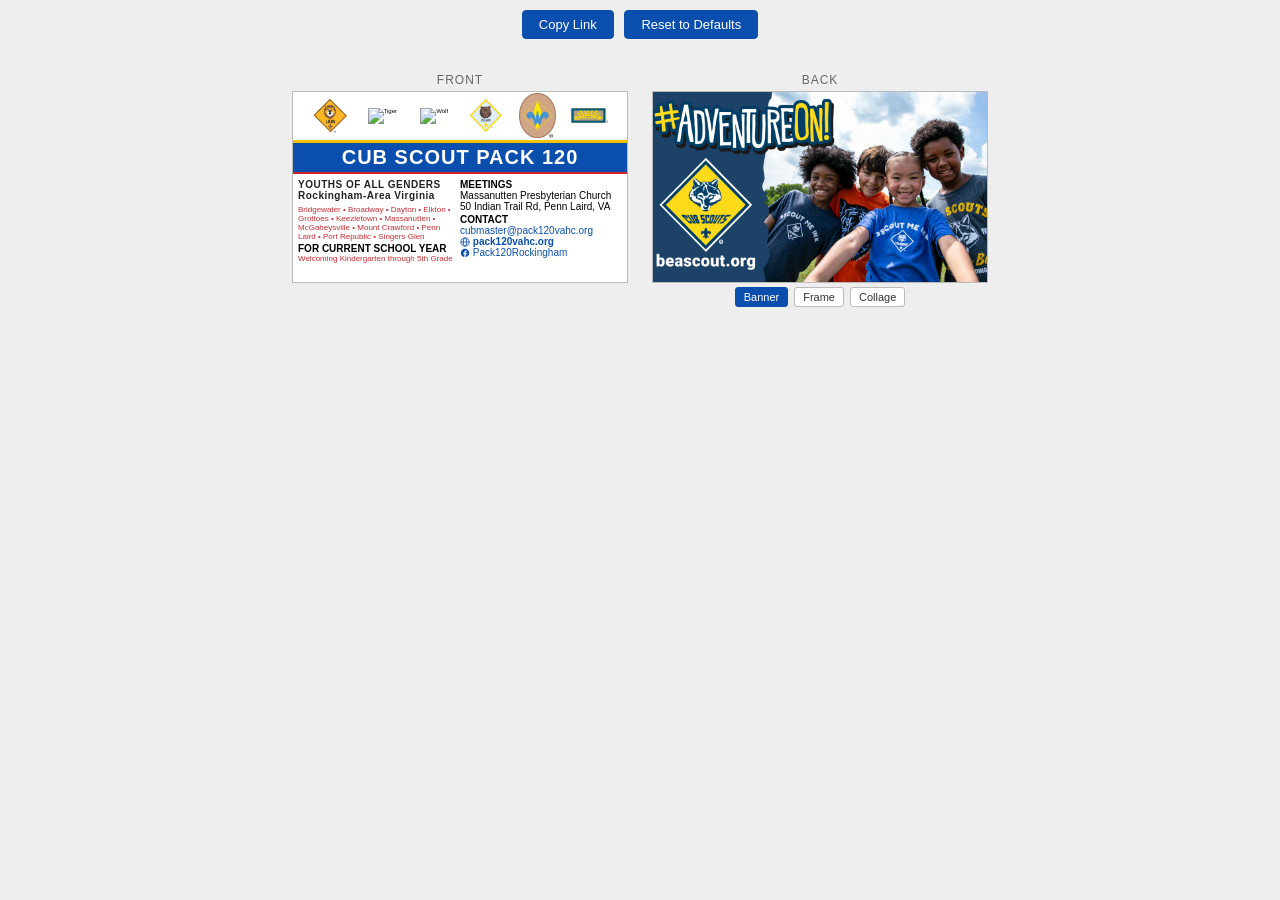
==== index.html @ 74d15ad8 "draft" ====
<!DOCTYPE html>
<html lang="en">

<head>
    <meta charset="UTF-8">
    <title>Cub Scout Pack Business Card</title>

    <style>
        @page {
            size: letter portrait;
            margin: 0.25in;
        }

        body {
            margin: 0;
            font-family: Arial, Helvetica, sans-serif;
            background: #eee;
            font-size: 10px;
        }

        .toolbar {
            text-align: center;
            padding: 10px;
        }

        .toolbar button {
            font-family: inherit;
            font-size: 13px;
            padding: 6px 16px;
            border: 1px solid #0B4FAE;
            background: #0B4FAE;
            color: white;
            border-radius: 4px;
            cursor: pointer;
            margin: 0 4px;
        }

        .toolbar button:hover {
            background: #093d8a;
        }

        .toolbar .copied {
            background: #2e7d32;
            border-color: #2e7d32;
        }

        .sheet {
            width: 8in;
            margin: auto;
            display: grid;
            grid-template-columns: repeat(2, 3.5in);
            gap: .25in;
            padding: .25in 0;
            justify-content: center;
        }

        .card {
            width: 3.5in;
            height: 2in;
            background: white;
            border: 1px solid #bbb;
            overflow: hidden;
            box-sizing: border-box;
            display: flex;
            flex-direction: column;
        }

        /* ---------- TOP BADGES ---------- */

        .badges {
            height: .46in;
            display: flex;
            justify-content: space-evenly;
            align-items: center;
            padding: 2px 4px;
        }

        .badge {
            width: .38in;
            text-align: center;
            font-size: 6px;
        }

        .badge img {
            width: 100%;
        }

        /* ---------- PACK HEADER ---------- */

        .pack {
            background: #0B4FAE;
            color: white;
            text-align: center;
            font-weight: bold;
            font-size: 20px;
            letter-spacing: 1px;
            padding: 3px 0;
            border-top: 3px solid #F4C300;
            border-bottom: 2px solid #D22027;
        }

        /* ---------- BODY ---------- */

        .body {
            flex: 1;
            display: flex;
            padding: 5px;
        }

        .body-left,
        .body-right {
            flex: 1;
            /* text-align: center; */
        }

        .body-right {
            /* border-left: 1px solid #ddd; */
        }

        .title {
            font-size: 10px;
            font-weight: bold;
            color: #222;
            letter-spacing: .5px;
        }

        .communities {
            color: #C42D34;
            font-size: 8px;
            margin-top: 4px;
        }

        .school {
            margin-top: 2px;
            font-size: 10px;
            font-weight: bold;
        }

        .grade {
            margin-top: 0;
            font-size: 8px;
            color: #C42D34;
        }

        .website {
            /* margin-top: 6px; */
            /* font-size: 7px; */
            color: #0B4FAE;
            font-weight: bold;
        }

        .section-heading {
            font-size: 10px;
            font-weight: bold;
        }

        .contact-details {
            margin-top: 2px;
        }

        .contact {
            color: #0B4FAE;
        }

        .inline-icon {
            width: 1em;
            height: 1em;
            vertical-align: -0.15em;
        }

        /* ---------- BACK CARD ---------- */

        .card-back {
            width: 3.5in;
            height: 2in;
            background: white;
            border: 1px solid #bbb;
            overflow: hidden;
            box-sizing: border-box;
        }

        .card-back img {
            width: 100%;
            height: 100%;
            object-fit: cover;
            display: block;
        }

        .back-toggles {
            display: flex;
            gap: 6px;
            justify-content: center;
            margin-top: 4px;
        }

        .back-toggles label {
            font-size: 11px;
            cursor: pointer;
            padding: 3px 8px;
            border: 1px solid #bbb;
            border-radius: 3px;
            background: white;
            color: #333;
        }

        .back-toggles input {
            display: none;
        }

        .back-toggles input:checked + label {
            background: #0B4FAE;
            color: white;
            border-color: #0B4FAE;
        }

        /* ---------- EDIT MODE ---------- */

        .edit-label {
            text-align: center;
            font-size: 12px;
            color: #666;
            margin-bottom: 4px;
            text-transform: uppercase;
            letter-spacing: 1px;
        }

        [contenteditable]:hover {
            outline: 1px dashed #0B4FAE;
        }

        [contenteditable]:focus {
            outline: 2px solid #0B4FAE;
            outline-offset: 1px;
        }

        /* ---------- PRINT ---------- */

        @media print {

            body {
                background: white;
            }

            .toolbar {
                display: none;
            }

            .sheet {
                padding: 0;
            }

            .card,
            .card-back {
                border: .5pt solid #888;
                break-inside: avoid;
            }

            .edit-label {
                display: none;
            }

            .back-toggles {
                display: none;
            }

            [contenteditable]:hover,
            [contenteditable]:focus {
                outline: none;
            }
        }
    </style>
</head>

<body>

    <div class="toolbar" id="toolbar">
        <button type="button" id="copy-link-btn">Copy Link</button>
        <button type="button" id="reset-btn">Reset to Defaults</button>
    </div>

    <!-- Edit mode: 1 front + 1 back -->
    <div class="sheet" id="edit-sheet">

        <div>
            <div class="edit-label">Front</div>
            <div class="card" id="card-front">

                <div class="badges">
                    <div class="badge">
                        <img src="images/Lion-insignia-CSBC.jpg" alt="Lion">
                    </div>
                    <div class="badge">
                        <img src="images/TIGER-color-insignia-CSBC.jpg" alt="Tiger">
                    </div>
                    <div class="badge">
                        <img src="images/Wolf rank-color-insignia-CSBC.jpg" alt="Wolf">
                    </div>
                    <div class="badge">
                        <img src="images/CS_bear-insignia-CSBC.jpg" alt="Bear">
                    </div>
                    <div class="badge">
                        <img src="images/Webelos Oval-color-insignia-CSBC.jpg" alt="Webelos">
                    </div>
                    <div class="badge">
                        <img src="images/Arrow of Light-insignia-CSBC.jpg" alt="Arrow of Light">
                    </div>
                </div>

                <div class="pack" contenteditable data-field="pack">CUB SCOUT PACK 120</div>

                <div class="body">
                    <div class="body-left">
                        <div class="title section-heading" contenteditable data-field="title">YOUTHS OF ALL GENDERS Rockingham-Area Virginia</div>
                        <div class="communities" contenteditable data-field="communities">Bridgewater &bull; Broadway &bull; Dayton &bull; Elkton &bull; Grottoes &bull; Keezletown &bull; Massanutten &bull; McGaheysville &bull; Mount Crawford &bull; Penn
                        Laird &bull; Port Republic &bull; Singers Glen</div>
                        <div class="school section-heading" contenteditable data-field="school">FOR CURRENT SCHOOL YEAR</div>
                        <div class="grade" contenteditable data-field="grade">Welcoming Kindergarten through 5th Grade
                        </div>
                    </div>
                    <div class="body-right">
                        <div class="meeting-details section-heading" contenteditable data-field="meeting-details">MEETINGS</div>
                        <div class="location" contenteditable data-field="location">
                            Massanutten Presbyterian Church<br>
                            50 Indian Trail Rd, Penn Laird, VA
                        </div>
                        <div class="contact-details section-heading" contenteditable data-field="contact-details">CONTACT</div>
                        <div class="email contact" contenteditable data-field="email">cubmaster@pack120vahc.org</div>
                        <div class="website contact url" contenteditable data-field="website"><svg class="inline-icon" viewBox="0 0 24 24" fill="currentColor" xmlns="http://www.w3.org/2000/svg"><circle cx="12" cy="12" r="10" fill="none" stroke="currentColor" stroke-width="2"/><ellipse cx="12" cy="12" rx="4" ry="10" fill="none" stroke="currentColor" stroke-width="2"/><line x1="2" y1="12" x2="22" y2="12" stroke="currentColor" stroke-width="2"/></svg> pack120vahc.org</div>
                        <div class="socials contact url" contenteditable data-field="socials"><svg class="inline-icon" viewBox="0 0 24 24" fill="currentColor" xmlns="http://www.w3.org/2000/svg"><path d="M22 12c0-5.523-4.477-10-10-10S2 6.477 2 12c0 4.991 3.657 9.128 8.438 9.878v-6.987h-2.54V12h2.54V9.797c0-2.506 1.492-3.89 3.777-3.89 1.094 0 2.238.195 2.238.195v2.46h-1.26c-1.243 0-1.63.771-1.63 1.562V12h2.773l-.443 2.89h-2.33v6.988C18.343 21.128 22 16.991 22 12z"/></svg> Pack120Rockingham</div>
                    </div>
                </div>

            </div>
        </div>

        <div>
            <div class="edit-label">Back</div>
            <div class="card-back" id="card-back">
                <img id="back-img" src="images/back/AdventureOn2023-6ftx3ft banner-CSBC-downscaled.png" alt="Card back">
            </div>
            <div class="back-toggles">
                <input type="radio" name="back-image" id="back-1" value="images/back/AdventureOn2023-6ftx3ft banner-CSBC-downscaled.png" checked>
                <label for="back-1">Banner</label>
                <input type="radio" name="back-image" id="back-2" value="images/back/AdventureOn2023-2.5x6 banner 2-Cub Scouts and Scouts BSA-CSBC-downscaled.png">
                <label for="back-2">Frame</label>
                <input type="radio" name="back-image" id="back-3" value="images/back/AdventureOn2023-6ftx3ft banner-collage-CSBC-downscaled.png">
                <label for="back-3">Collage</label>
            </div>
        </div>

    </div>

    <!-- Print sheet: filled by JS before printing -->
    <div class="sheet" id="print-sheet" style="display:none;"></div>

    <script>
        var STORAGE_KEY = 'pack-card-fields';
        var fields = document.querySelectorAll('[data-field]');

        // --- Collect current field values ---
        function getFieldData() {
            var data = {};
            fields.forEach(function (el) {
                data[el.dataset.field] = el.innerHTML.trim();
            });
            return data;
        }

        // --- Apply field values ---
        function setFieldData(data) {
            fields.forEach(function (el) {
                var key = el.dataset.field;
                if (data[key] !== undefined) {
                    el.innerHTML = data[key];
                }
            });
        }

        // --- Save defaults (from the raw HTML) ---
        var defaults = getFieldData();

        // --- Load from URL params first, then localStorage ---
        function loadFields() {
            var params = new URLSearchParams(window.location.search);
            if (params.has('pack') || params.has('title')) {
                // URL params take priority
                var data = {};
                fields.forEach(function (el) {
                    var key = el.dataset.field;
                    if (params.has(key)) {
                        data[key] = params.get(key);
                    }
                });
                setFieldData(data);
                saveToStorage();
                // Clean URL without reloading
                if (window.history.replaceState) {
                    window.history.replaceState({}, '', window.location.pathname);
                }
            } else {
                // Fall back to localStorage
                try {
                    var stored = localStorage.getItem(STORAGE_KEY);
                    if (stored) {
                        setFieldData(JSON.parse(stored));
                    }
                } catch (e) { }
            }
        }

        // --- Persist to localStorage ---
        function saveToStorage() {
            try {
                localStorage.setItem(STORAGE_KEY, JSON.stringify(getFieldData()));
            } catch (e) { }
        }

        // --- Save on every edit ---
        fields.forEach(function (el) {
            el.addEventListener('input', saveToStorage);
        });

        // --- Copy Link button ---
        document.getElementById('copy-link-btn').addEventListener('click', function () {
            var btn = this;
            var data = getFieldData();
            var params = new URLSearchParams();
            Object.keys(data).forEach(function (key) {
                // Store as plain text (strip HTML entities for URL readability)
                var tmp = document.createElement('div');
                tmp.innerHTML = data[key];
                params.set(key, tmp.textContent);
            });
            var url = window.location.origin + window.location.pathname + '?' + params.toString();
            navigator.clipboard.writeText(url).then(function () {
                btn.textContent = 'Copied!';
                btn.classList.add('copied');
                setTimeout(function () {
                    btn.textContent = 'Copy Link';
                    btn.classList.remove('copied');
                }, 2000);
            });
        });

        // --- Reset button ---
        document.getElementById('reset-btn').addEventListener('click', function () {
            setFieldData(defaults);
            saveToStorage();
        });

        // --- Print handling ---
        function fillPrintSheet() {
            var front = document.getElementById('card-front');
            var back = document.getElementById('card-back');
            var printSheet = document.getElementById('print-sheet');

            function cloneClean(el) {
                var clone = el.cloneNode(true);
                clone.removeAttribute('id');
                clone.querySelectorAll('[contenteditable]').forEach(function (node) {
                    node.removeAttribute('contenteditable');
                });
                return clone;
            }

            printSheet.innerHTML = '';
            for (var i = 0; i < 10; i++) {
                printSheet.appendChild(cloneClean(front));
            }
            for (var i = 0; i < 10; i++) {
                printSheet.appendChild(cloneClean(back));
            }
        }

        window.addEventListener('beforeprint', function () {
            fillPrintSheet();
            document.getElementById('edit-sheet').style.display = 'none';
            document.getElementById('print-sheet').style.display = 'grid';
            document.getElementById('toolbar').style.display = 'none';
        });

        window.addEventListener('afterprint', function () {
            document.getElementById('edit-sheet').style.display = 'grid';
            document.getElementById('print-sheet').style.display = 'none';
            document.getElementById('toolbar').style.display = '';
        });

        // --- Back image toggle ---
        var BACK_IMG_KEY = 'pack-card-back-img';
        var backImg = document.getElementById('back-img');
        var backRadios = document.querySelectorAll('input[name="back-image"]');

        function loadBackImage() {
            var saved = localStorage.getItem(BACK_IMG_KEY);
            if (saved) {
                backImg.src = saved;
                backRadios.forEach(function (r) {
                    r.checked = r.value === saved;
                });
            }
        }

        backRadios.forEach(function (radio) {
            radio.addEventListener('change', function () {
                backImg.src = this.value;
                localStorage.setItem(BACK_IMG_KEY, this.value);
            });
        });

        // --- Init ---
        loadFields();
        loadBackImage();
    </script>

</body>

</html>
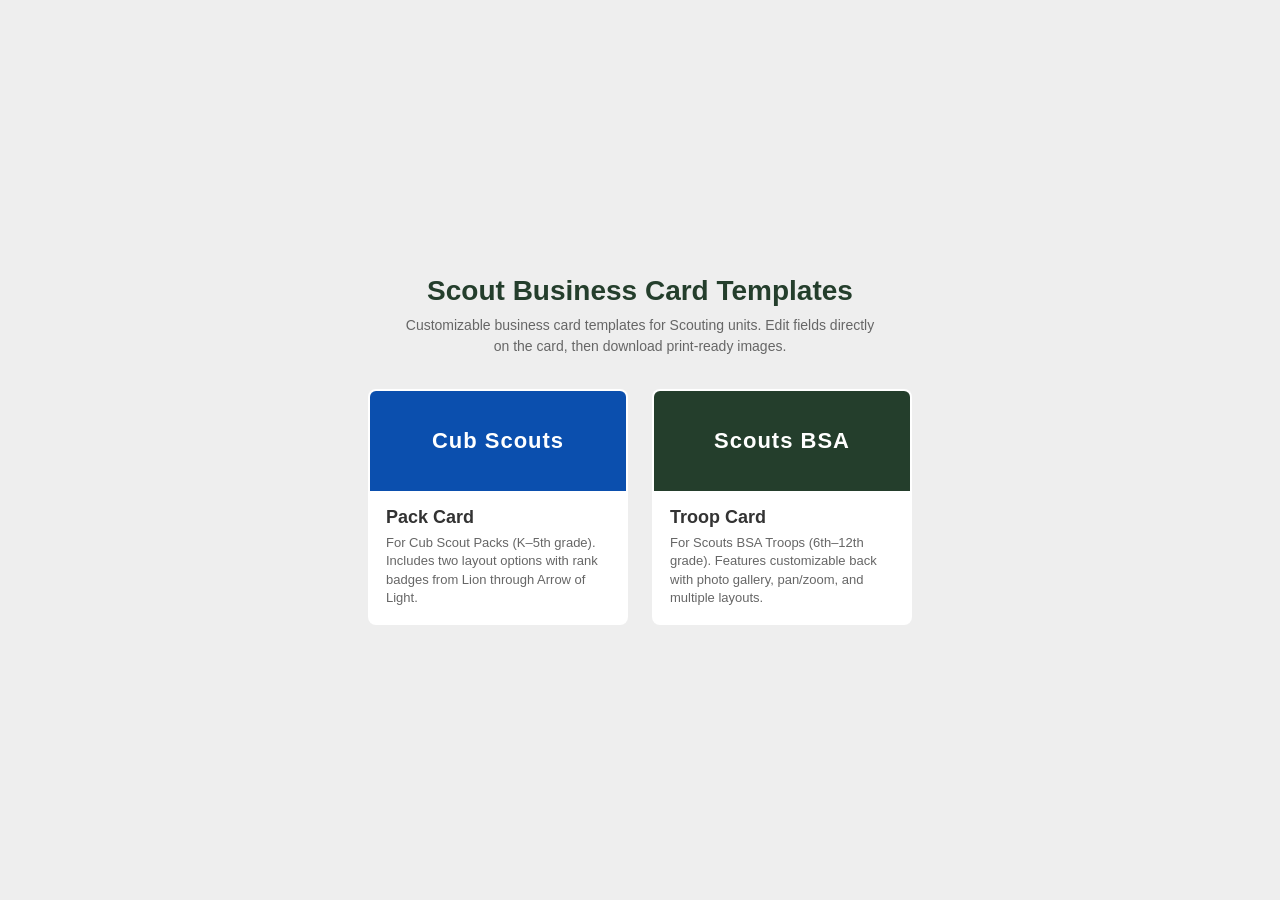
==== commit 9e323f45: "nearly there" ====
--- a/index.html
+++ b/index.html
@@ -3,515 +3,127 @@
 
 <head>
     <meta charset="UTF-8">
-    <title>Cub Scout Pack Business Card</title>
-
+    <title>Scout Business Card Templates</title>
     <style>
-        @page {
-            size: letter portrait;
-            margin: 0.25in;
-        }
+        * { box-sizing: border-box; margin: 0; padding: 0; }
 
         body {
-            margin: 0;
             font-family: Arial, Helvetica, sans-serif;
             background: #eee;
-            font-size: 10px;
-        }
-
-        .toolbar {
-            text-align: center;
-            padding: 10px;
-        }
-
-        .toolbar button {
-            font-family: inherit;
-            font-size: 13px;
-            padding: 6px 16px;
-            border: 1px solid #0B4FAE;
-            background: #0B4FAE;
-            color: white;
-            border-radius: 4px;
-            cursor: pointer;
-            margin: 0 4px;
-        }
-
-        .toolbar button:hover {
-            background: #093d8a;
-        }
-
-        .toolbar .copied {
-            background: #2e7d32;
-            border-color: #2e7d32;
-        }
-
-        .sheet {
-            width: 8in;
-            margin: auto;
-            display: grid;
-            grid-template-columns: repeat(2, 3.5in);
-            gap: .25in;
-            padding: .25in 0;
+            color: #333;
+            min-height: 100vh;
+            display: flex;
+            flex-direction: column;
+            align-items: center;
             justify-content: center;
         }
 
-        .card {
-            width: 3.5in;
-            height: 2in;
-            background: white;
-            border: 1px solid #bbb;
-            overflow: hidden;
-            box-sizing: border-box;
-            display: flex;
-            flex-direction: column;
+        h1 {
+            font-size: 28px;
+            margin-bottom: 8px;
+            color: #243E2C;
         }
 
-        /* ---------- TOP BADGES ---------- */
-
-        .badges {
-            height: .46in;
-            display: flex;
-            justify-content: space-evenly;
-            align-items: center;
-            padding: 2px 4px;
+        .subtitle {
+            font-size: 14px;
+            color: #666;
+            margin-bottom: 32px;
+            text-align: center;
+            max-width: 480px;
+            line-height: 1.5;
         }
 
-        .badge {
-            width: .38in;
-            text-align: center;
-            font-size: 6px;
+        .cards {
+            display: flex;
+            gap: 24px;
+            flex-wrap: wrap;
+            justify-content: center;
         }
 
-        .badge img {
-            width: 100%;
+        .card-link {
+            display: block;
+            width: 260px;
+            background: white;
+            border-radius: 8px;
+            text-decoration: none;
+            color: inherit;
+            overflow: hidden;
+            border: 2px solid transparent;
+            transition: border-color 0.2s, box-shadow 0.2s;
         }
 
-        /* ---------- PACK HEADER ---------- */
-
-        .pack {
-            background: #0B4FAE;
-            color: white;
-            text-align: center;
-            font-weight: bold;
-            font-size: 20px;
-            letter-spacing: 1px;
-            padding: 3px 0;
-            border-top: 3px solid #F4C300;
-            border-bottom: 2px solid #D22027;
+        .card-link:hover {
+            border-color: #003F87;
+            box-shadow: 0 4px 16px rgba(0, 0, 0, 0.12);
         }
 
-        /* ---------- BODY ---------- */
-
-        .body {
-            flex: 1;
+        .card-banner {
+            height: 100px;
             display: flex;
-            padding: 5px;
+            align-items: center;
+            justify-content: center;
         }
 
-        .body-left,
-        .body-right {
-            flex: 1;
-            /* text-align: center; */
+        .card-banner.pack {
+            background: #0B4FAE;
         }
 
-        .body-right {
-            /* border-left: 1px solid #ddd; */
+        .card-banner.troop {
+            background: #243E2C;
         }
 
-        .title {
-            font-size: 10px;
+        .card-banner span {
+            color: white;
+            font-size: 22px;
             font-weight: bold;
-            color: #222;
-            letter-spacing: .5px;
-        }
-
-        .communities {
-            color: #C42D34;
-            font-size: 8px;
-            margin-top: 4px;
-        }
-
-        .school {
-            margin-top: 2px;
-            font-size: 10px;
-            font-weight: bold;
-        }
-
-        .grade {
-            margin-top: 0;
-            font-size: 8px;
-            color: #C42D34;
-        }
-
-        .website {
-            /* margin-top: 6px; */
-            /* font-size: 7px; */
-            color: #0B4FAE;
-            font-weight: bold;
-        }
-
-        .section-heading {
-            font-size: 10px;
-            font-weight: bold;
-        }
-
-        .contact-details {
-            margin-top: 2px;
-        }
-
-        .contact {
-            color: #0B4FAE;
-        }
-
-        .inline-icon {
-            width: 1em;
-            height: 1em;
-            vertical-align: -0.15em;
-        }
-
-        /* ---------- BACK CARD ---------- */
-
-        .card-back {
-            width: 3.5in;
-            height: 2in;
-            background: white;
-            border: 1px solid #bbb;
-            overflow: hidden;
-            box-sizing: border-box;
-        }
-
-        .card-back img {
-            width: 100%;
-            height: 100%;
-            object-fit: cover;
-            display: block;
-        }
-
-        .back-toggles {
-            display: flex;
-            gap: 6px;
-            justify-content: center;
-            margin-top: 4px;
-        }
-
-        .back-toggles label {
-            font-size: 11px;
-            cursor: pointer;
-            padding: 3px 8px;
-            border: 1px solid #bbb;
-            border-radius: 3px;
-            background: white;
-            color: #333;
-        }
-
-        .back-toggles input {
-            display: none;
-        }
-
-        .back-toggles input:checked + label {
-            background: #0B4FAE;
-            color: white;
-            border-color: #0B4FAE;
-        }
-
-        /* ---------- EDIT MODE ---------- */
-
-        .edit-label {
-            text-align: center;
-            font-size: 12px;
-            color: #666;
-            margin-bottom: 4px;
-            text-transform: uppercase;
             letter-spacing: 1px;
         }
 
-        [contenteditable]:hover {
-            outline: 1px dashed #0B4FAE;
+        .card-body {
+            padding: 16px;
         }
 
-        [contenteditable]:focus {
-            outline: 2px solid #0B4FAE;
-            outline-offset: 1px;
+        .card-body h2 {
+            font-size: 18px;
+            margin-bottom: 6px;
         }
 
-        /* ---------- PRINT ---------- */
-
-        @media print {
-
-            body {
-                background: white;
-            }
-
-            .toolbar {
-                display: none;
-            }
-
-            .sheet {
-                padding: 0;
-            }
-
-            .card,
-            .card-back {
-                border: .5pt solid #888;
-                break-inside: avoid;
-            }
-
-            .edit-label {
-                display: none;
-            }
-
-            .back-toggles {
-                display: none;
-            }
-
-            [contenteditable]:hover,
-            [contenteditable]:focus {
-                outline: none;
-            }
+        .card-body p {
+            font-size: 13px;
+            color: #666;
+            line-height: 1.4;
         }
     </style>
 </head>
 
 <body>
+    <h1>Scout Business Card Templates</h1>
+    <p class="subtitle">
+        Customizable business card templates for Scouting units.
+        Edit fields directly on the card, then download print-ready images.
+    </p>
 
-    <div class="toolbar" id="toolbar">
-        <button type="button" id="copy-link-btn">Copy Link</button>
-        <button type="button" id="reset-btn">Reset to Defaults</button>
+    <div class="cards">
+        <a href="pack.html" class="card-link">
+            <div class="card-banner pack">
+                <span>Cub Scouts</span>
+            </div>
+            <div class="card-body">
+                <h2>Pack Card</h2>
+                <p>For Cub Scout Packs (K&ndash;5th grade). Includes two layout options with rank badges from Lion through Arrow of Light.</p>
+            </div>
+        </a>
+
+        <a href="troop.html" class="card-link">
+            <div class="card-banner troop">
+                <span>Scouts BSA</span>
+            </div>
+            <div class="card-body">
+                <h2>Troop Card</h2>
+                <p>For Scouts BSA Troops (6th&ndash;12th grade). Features customizable back with photo gallery, pan/zoom, and multiple layouts.</p>
+            </div>
+        </a>
     </div>
-
-    <!-- Edit mode: 1 front + 1 back -->
-    <div class="sheet" id="edit-sheet">
-
-        <div>
-            <div class="edit-label">Front</div>
-            <div class="card" id="card-front">
-
-                <div class="badges">
-                    <div class="badge">
-                        <img src="images/Lion-insignia-CSBC.jpg" alt="Lion">
-                    </div>
-                    <div class="badge">
-                        <img src="images/TIGER-color-insignia-CSBC.jpg" alt="Tiger">
-                    </div>
-                    <div class="badge">
-                        <img src="images/Wolf rank-color-insignia-CSBC.jpg" alt="Wolf">
-                    </div>
-                    <div class="badge">
-                        <img src="images/CS_bear-insignia-CSBC.jpg" alt="Bear">
-                    </div>
-                    <div class="badge">
-                        <img src="images/Webelos Oval-color-insignia-CSBC.jpg" alt="Webelos">
-                    </div>
-                    <div class="badge">
-                        <img src="images/Arrow of Light-insignia-CSBC.jpg" alt="Arrow of Light">
-                    </div>
-                </div>
-
-                <div class="pack" contenteditable data-field="pack">CUB SCOUT PACK 120</div>
-
-                <div class="body">
-                    <div class="body-left">
-                        <div class="title section-heading" contenteditable data-field="title">YOUTHS OF ALL GENDERS Rockingham-Area Virginia</div>
-                        <div class="communities" contenteditable data-field="communities">Bridgewater &bull; Broadway &bull; Dayton &bull; Elkton &bull; Grottoes &bull; Keezletown &bull; Massanutten &bull; McGaheysville &bull; Mount Crawford &bull; Penn
-                        Laird &bull; Port Republic &bull; Singers Glen</div>
-                        <div class="school section-heading" contenteditable data-field="school">FOR CURRENT SCHOOL YEAR</div>
-                        <div class="grade" contenteditable data-field="grade">Welcoming Kindergarten through 5th Grade
-                        </div>
-                    </div>
-                    <div class="body-right">
-                        <div class="meeting-details section-heading" contenteditable data-field="meeting-details">MEETINGS</div>
-                        <div class="location" contenteditable data-field="location">
-                            Massanutten Presbyterian Church<br>
-                            50 Indian Trail Rd, Penn Laird, VA
-                        </div>
-                        <div class="contact-details section-heading" contenteditable data-field="contact-details">CONTACT</div>
-                        <div class="email contact" contenteditable data-field="email">cubmaster@pack120vahc.org</div>
-                        <div class="website contact url" contenteditable data-field="website"><svg class="inline-icon" viewBox="0 0 24 24" fill="currentColor" xmlns="http://www.w3.org/2000/svg"><circle cx="12" cy="12" r="10" fill="none" stroke="currentColor" stroke-width="2"/><ellipse cx="12" cy="12" rx="4" ry="10" fill="none" stroke="currentColor" stroke-width="2"/><line x1="2" y1="12" x2="22" y2="12" stroke="currentColor" stroke-width="2"/></svg> pack120vahc.org</div>
-                        <div class="socials contact url" contenteditable data-field="socials"><svg class="inline-icon" viewBox="0 0 24 24" fill="currentColor" xmlns="http://www.w3.org/2000/svg"><path d="M22 12c0-5.523-4.477-10-10-10S2 6.477 2 12c0 4.991 3.657 9.128 8.438 9.878v-6.987h-2.54V12h2.54V9.797c0-2.506 1.492-3.89 3.777-3.89 1.094 0 2.238.195 2.238.195v2.46h-1.26c-1.243 0-1.63.771-1.63 1.562V12h2.773l-.443 2.89h-2.33v6.988C18.343 21.128 22 16.991 22 12z"/></svg> Pack120Rockingham</div>
-                    </div>
-                </div>
-
-            </div>
-        </div>
-
-        <div>
-            <div class="edit-label">Back</div>
-            <div class="card-back" id="card-back">
-                <img id="back-img" src="images/back/AdventureOn2023-6ftx3ft banner-CSBC-downscaled.png" alt="Card back">
-            </div>
-            <div class="back-toggles">
-                <input type="radio" name="back-image" id="back-1" value="images/back/AdventureOn2023-6ftx3ft banner-CSBC-downscaled.png" checked>
-                <label for="back-1">Banner</label>
-                <input type="radio" name="back-image" id="back-2" value="images/back/AdventureOn2023-2.5x6 banner 2-Cub Scouts and Scouts BSA-CSBC-downscaled.png">
-                <label for="back-2">Frame</label>
-                <input type="radio" name="back-image" id="back-3" value="images/back/AdventureOn2023-6ftx3ft banner-collage-CSBC-downscaled.png">
-                <label for="back-3">Collage</label>
-            </div>
-        </div>
-
-    </div>
-
-    <!-- Print sheet: filled by JS before printing -->
-    <div class="sheet" id="print-sheet" style="display:none;"></div>
-
-    <script>
-        var STORAGE_KEY = 'pack-card-fields';
-        var fields = document.querySelectorAll('[data-field]');
-
-        // --- Collect current field values ---
-        function getFieldData() {
-            var data = {};
-            fields.forEach(function (el) {
-                data[el.dataset.field] = el.innerHTML.trim();
-            });
-            return data;
-        }
-
-        // --- Apply field values ---
-        function setFieldData(data) {
-            fields.forEach(function (el) {
-                var key = el.dataset.field;
-                if (data[key] !== undefined) {
-                    el.innerHTML = data[key];
-                }
-            });
-        }
-
-        // --- Save defaults (from the raw HTML) ---
-        var defaults = getFieldData();
-
-        // --- Load from URL params first, then localStorage ---
-        function loadFields() {
-            var params = new URLSearchParams(window.location.search);
-            if (params.has('pack') || params.has('title')) {
-                // URL params take priority
-                var data = {};
-                fields.forEach(function (el) {
-                    var key = el.dataset.field;
-                    if (params.has(key)) {
-                        data[key] = params.get(key);
-                    }
-                });
-                setFieldData(data);
-                saveToStorage();
-                // Clean URL without reloading
-                if (window.history.replaceState) {
-                    window.history.replaceState({}, '', window.location.pathname);
-                }
-            } else {
-                // Fall back to localStorage
-                try {
-                    var stored = localStorage.getItem(STORAGE_KEY);
-                    if (stored) {
-                        setFieldData(JSON.parse(stored));
-                    }
-                } catch (e) { }
-            }
-        }
-
-        // --- Persist to localStorage ---
-        function saveToStorage() {
-            try {
-                localStorage.setItem(STORAGE_KEY, JSON.stringify(getFieldData()));
-            } catch (e) { }
-        }
-
-        // --- Save on every edit ---
-        fields.forEach(function (el) {
-            el.addEventListener('input', saveToStorage);
-        });
-
-        // --- Copy Link button ---
-        document.getElementById('copy-link-btn').addEventListener('click', function () {
-            var btn = this;
-            var data = getFieldData();
-            var params = new URLSearchParams();
-            Object.keys(data).forEach(function (key) {
-                // Store as plain text (strip HTML entities for URL readability)
-                var tmp = document.createElement('div');
-                tmp.innerHTML = data[key];
-                params.set(key, tmp.textContent);
-            });
-            var url = window.location.origin + window.location.pathname + '?' + params.toString();
-            navigator.clipboard.writeText(url).then(function () {
-                btn.textContent = 'Copied!';
-                btn.classList.add('copied');
-                setTimeout(function () {
-                    btn.textContent = 'Copy Link';
-                    btn.classList.remove('copied');
-                }, 2000);
-            });
-        });
-
-        // --- Reset button ---
-        document.getElementById('reset-btn').addEventListener('click', function () {
-            setFieldData(defaults);
-            saveToStorage();
-        });
-
-        // --- Print handling ---
-        function fillPrintSheet() {
-            var front = document.getElementById('card-front');
-            var back = document.getElementById('card-back');
-            var printSheet = document.getElementById('print-sheet');
-
-            function cloneClean(el) {
-                var clone = el.cloneNode(true);
-                clone.removeAttribute('id');
-                clone.querySelectorAll('[contenteditable]').forEach(function (node) {
-                    node.removeAttribute('contenteditable');
-                });
-                return clone;
-            }
-
-            printSheet.innerHTML = '';
-            for (var i = 0; i < 10; i++) {
-                printSheet.appendChild(cloneClean(front));
-            }
-            for (var i = 0; i < 10; i++) {
-                printSheet.appendChild(cloneClean(back));
-            }
-        }
-
-        window.addEventListener('beforeprint', function () {
-            fillPrintSheet();
-            document.getElementById('edit-sheet').style.display = 'none';
-            document.getElementById('print-sheet').style.display = 'grid';
-            document.getElementById('toolbar').style.display = 'none';
-        });
-
-        window.addEventListener('afterprint', function () {
-            document.getElementById('edit-sheet').style.display = 'grid';
-            document.getElementById('print-sheet').style.display = 'none';
-            document.getElementById('toolbar').style.display = '';
-        });
-
-        // --- Back image toggle ---
-        var BACK_IMG_KEY = 'pack-card-back-img';
-        var backImg = document.getElementById('back-img');
-        var backRadios = document.querySelectorAll('input[name="back-image"]');
-
-        function loadBackImage() {
-            var saved = localStorage.getItem(BACK_IMG_KEY);
-            if (saved) {
-                backImg.src = saved;
-                backRadios.forEach(function (r) {
-                    r.checked = r.value === saved;
-                });
-            }
-        }
-
-        backRadios.forEach(function (radio) {
-            radio.addEventListener('change', function () {
-                backImg.src = this.value;
-                localStorage.setItem(BACK_IMG_KEY, this.value);
-            });
-        });
-
-        // --- Init ---
-        loadFields();
-        loadBackImage();
-    </script>
-
 </body>
 
-</html>+</html>
